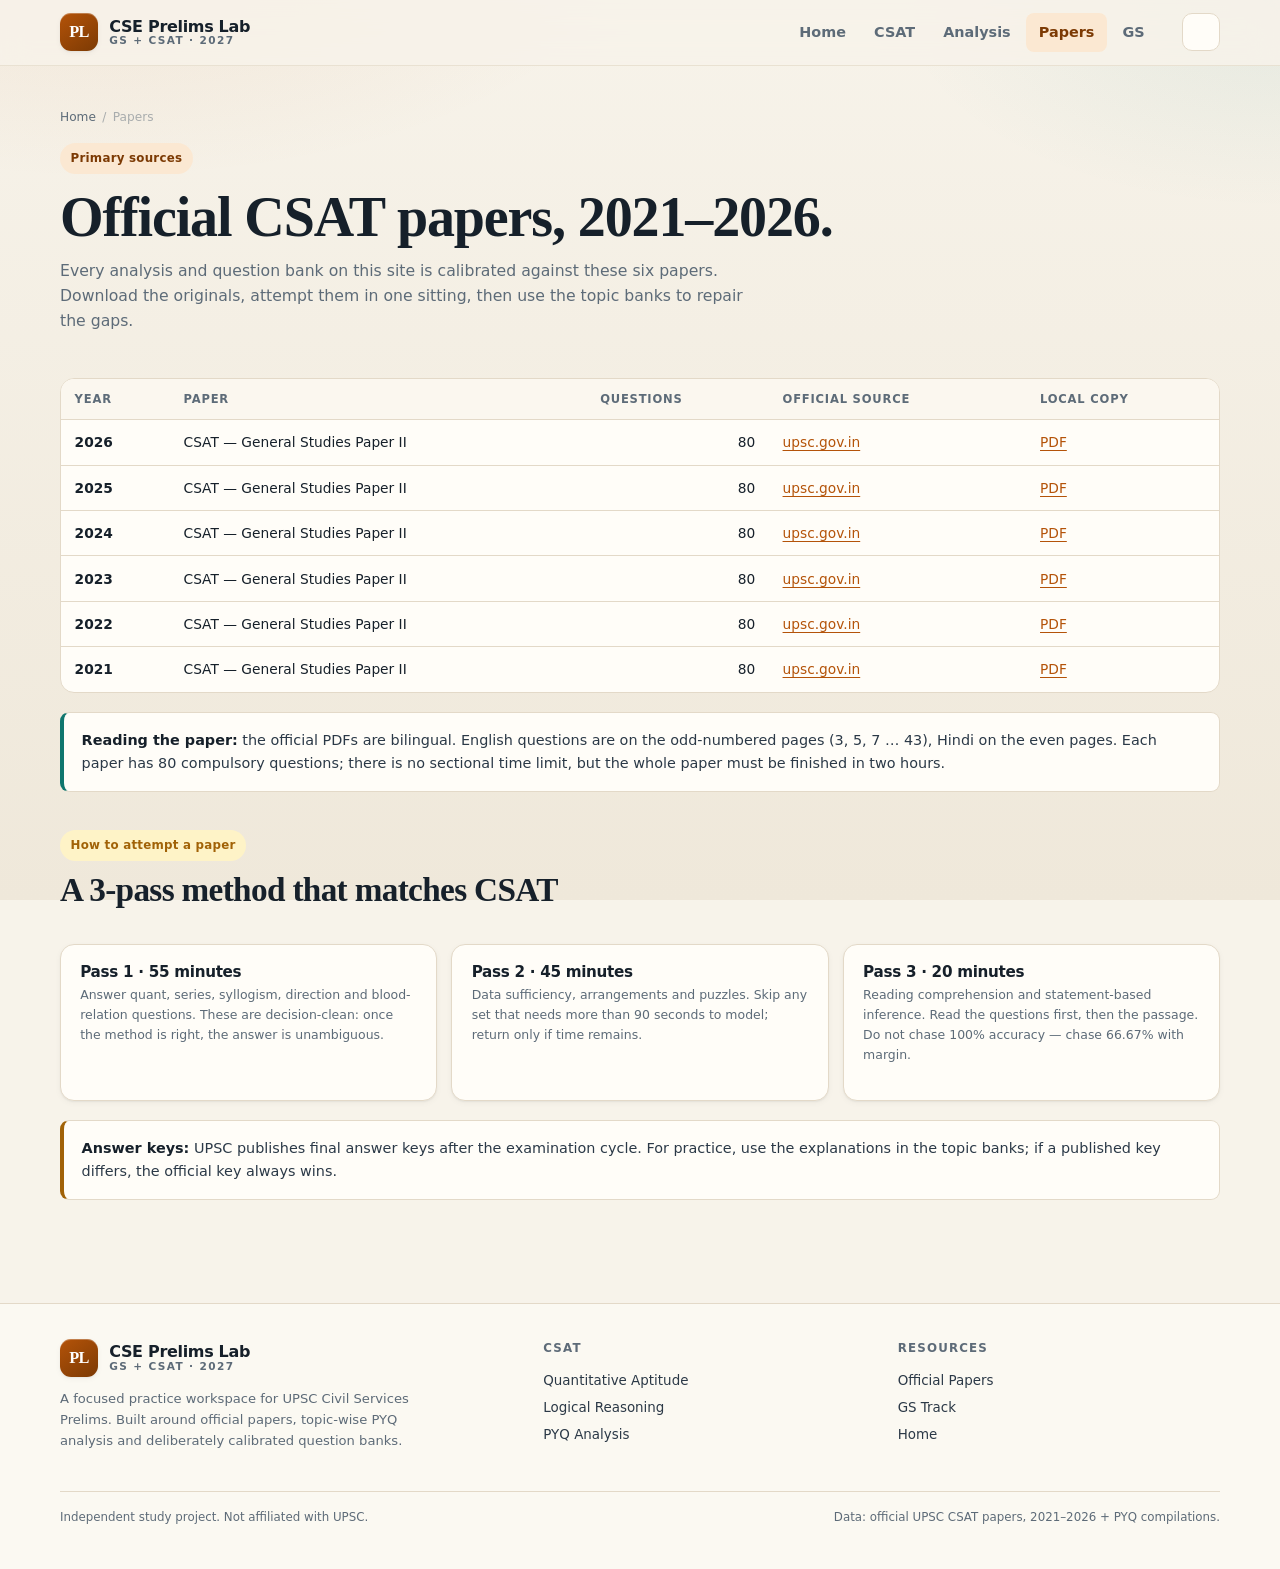
==== papers.html @ a2c7eda9 "Initial commit: CSAT practice site with 1,050 PYQ-aligned questions" ====
<!DOCTYPE html>
<html lang="en" data-theme="light">
<head>
<meta charset="UTF-8">
<meta name="viewport" content="width=device-width, initial-scale=1.0">
<title>Official CSAT Papers 2021–2026 | CSE Prelims Lab</title>
<meta name="description" content="Download the official UPSC CSE Prelims CSAT (Paper II) question papers from 2021 to 2026, with source links and paper notes.">
<link rel="icon" href="assets/favicon.svg" type="image/svg+xml">
<link rel="stylesheet" href="assets/css/site.css">
</head>
<body data-page="papers">
<div data-site-header></div>

<main>
  <section class="page-head">
    <div class="container">
      <div class="breadcrumbs"><a href="index.html">Home</a><span>/</span><span>Papers</span></div>
      <span class="chip chip-accent">Primary sources</span>
      <h1 style="margin-top:.7rem">Official CSAT papers, 2021–2026.</h1>
      <p>Every analysis and question bank on this site is calibrated against these six papers. Download the originals, attempt them in one sitting, then use the topic banks to repair the gaps.</p>
    </div>
  </section>

  <section class="section" style="padding-top:.4rem">
    <div class="container">
      <div class="table-wrap">
        <table class="data">
          <thead>
            <tr>
              <th>Year</th>
              <th>Paper</th>
              <th>Questions</th>
              <th>Official source</th>
              <th>Local copy</th>
            </tr>
          </thead>
          <tbody>
            <tr>
              <td><b>2026</b></td>
              <td>CSAT — General Studies Paper II</td>
              <td class="num">80</td>
              <td><a href="https://www.upsc.gov.in/sites/default/files/QP_CSP_2026_GENERAL_STUDIES_PAPER-II_25052026.pdf" target="_blank" rel="noopener">upsc.gov.in</a></td>
              <td><a href="papers/csat-2026.pdf" download>PDF</a></td>
            </tr>
            <tr>
              <td><b>2025</b></td>
              <td>CSAT — General Studies Paper II</td>
              <td class="num">80</td>
              <td><a href="https://www.upsc.gov.in/sites/default/files/QP-CSP-25-GENERAL-STUDIES-PAPER-II-26052025.pdf" target="_blank" rel="noopener">upsc.gov.in</a></td>
              <td><a href="papers/csat-2025.pdf" download>PDF</a></td>
            </tr>
            <tr>
              <td><b>2024</b></td>
              <td>CSAT — General Studies Paper II</td>
              <td class="num">80</td>
              <td><a href="https://www.upsc.gov.in/sites/default/files/QP-CSP-24-GENERAL-STUDIES-PAPER-II-180624.pdf" target="_blank" rel="noopener">upsc.gov.in</a></td>
              <td><a href="papers/csat-2024.pdf" download>PDF</a></td>
            </tr>
            <tr>
              <td><b>2023</b></td>
              <td>CSAT — General Studies Paper II</td>
              <td class="num">80</td>
              <td><a href="https://www.upsc.gov.in/sites/default/files/QP_CS_Pre_Exam_2023_GENERAL_STUDIES_PAPER_II_280523.pdf" target="_blank" rel="noopener">upsc.gov.in</a></td>
              <td><a href="papers/csat-2023.pdf" download>PDF</a></td>
            </tr>
            <tr>
              <td><b>2022</b></td>
              <td>CSAT — General Studies Paper II</td>
              <td class="num">80</td>
              <td><a href="https://www.upsc.gov.in/sites/default/files/GENERAL%20STUDIES%20PAPER%20II.pdf" target="_blank" rel="noopener">upsc.gov.in</a></td>
              <td><a href="papers/csat-2022.pdf" download>PDF</a></td>
            </tr>
            <tr>
              <td><b>2021</b></td>
              <td>CSAT — General Studies Paper II</td>
              <td class="num">80</td>
              <td><a href="https://www.upsc.gov.in/sites/default/files/QP-CSP-21-GeneralStudiesPaper-II-121021.pdf" target="_blank" rel="noopener">upsc.gov.in</a></td>
              <td><a href="papers/csat-2021.pdf" download>PDF</a></td>
            </tr>
          </tbody>
        </table>
      </div>

      <div class="callout teal" style="margin-top:1.2rem">
        <b>Reading the paper:</b> the official PDFs are bilingual. English questions are on the odd-numbered pages (3, 5, 7 … 43), Hindi on the even pages. Each paper has 80 compulsory questions; there is no sectional time limit, but the whole paper must be finished in two hours.
      </div>

      <div class="section-head" style="margin-top:2.4rem">
        <div>
          <span class="chip chip-gold">How to attempt a paper</span>
          <h2 style="margin-top:.6rem">A 3-pass method that matches CSAT</h2>
        </div>
      </div>
      <div class="topic-grid" style="grid-template-columns:repeat(3,1fr)">
        <div class="chart-card">
          <h3>Pass 1 · 55 minutes</h3>
          <p>Answer quant, series, syllogism, direction and blood-relation questions. These are decision-clean: once the method is right, the answer is unambiguous.</p>
        </div>
        <div class="chart-card">
          <h3>Pass 2 · 45 minutes</h3>
          <p>Data sufficiency, arrangements and puzzles. Skip any set that needs more than 90 seconds to model; return only if time remains.</p>
        </div>
        <div class="chart-card">
          <h3>Pass 3 · 20 minutes</h3>
          <p>Reading comprehension and statement-based inference. Read the questions first, then the passage. Do not chase 100% accuracy — chase 66.67% with margin.</p>
        </div>
      </div>

      <div class="callout gold" style="margin-top:1.2rem">
        <b>Answer keys:</b> UPSC publishes final answer keys after the examination cycle. For practice, use the explanations in the topic banks; if a published key differs, the official key always wins.
      </div>
    </div>
  </section>
</main>

<div data-site-footer></div>
<script src="data/topics.js"></script>
<script src="assets/js/app.js"></script>
</body>
</html>
---- assets/css/site.css ----
/* ==========================================================================
   CSE Prelims Lab — design system
   ========================================================================== */

:root {
  --bg: #f7f3ea;
  --bg-2: #efe8da;
  --surface: #fffdf8;
  --surface-2: #fbf7ef;
  --ink: #16202a;
  --ink-2: #2b3947;
  --muted: #5d6b78;
  --line: #e3d9c8;
  --line-strong: #cdbfa8;
  --accent: #b45309;
  --accent-soft: #fbe8d2;
  --accent-ink: #7c3a04;
  --teal: #0f766e;
  --teal-soft: #dcf2ee;
  --blue: #1d4ed8;
  --blue-soft: #e2e9ff;
  --success: #15803d;
  --success-soft: #dcfce7;
  --danger: #b91c1c;
  --danger-soft: #fee2e2;
  --gold: #a16207;
  --gold-soft: #fef3c7;
  --shadow-sm: 0 1px 2px rgba(22, 32, 42, .06), 0 2px 6px rgba(22, 32, 42, .04);
  --shadow-md: 0 8px 24px rgba(22, 32, 42, .08), 0 2px 8px rgba(22, 32, 42, .05);
  --shadow-lg: 0 24px 60px rgba(22, 32, 42, .12), 0 8px 20px rgba(22, 32, 42, .06);
  --radius: 14px;
  --radius-sm: 9px;
  --radius-lg: 22px;
  --maxw: 1160px;
  --font: "Segoe UI", system-ui, -apple-system, "Helvetica Neue", Arial, sans-serif;
  --font-display: "Iowan Old Style", "Palatino Linotype", Palatino, Georgia, serif;
  --font-mono: "Cascadia Mono", "SFMono-Regular", Consolas, "Liberation Mono", monospace;
  --header-h: 66px;
}

html[data-theme="dark"] {
  --bg: #0d1218;
  --bg-2: #111923;
  --surface: #151e28;
  --surface-2: #192430;
  --ink: #e8eef4;
  --ink-2: #cdd8e3;
  --muted: #93a3b3;
  --line: #263444;
  --line-strong: #35485c;
  --accent: #f0a35e;
  --accent-soft: #3b2a18;
  --accent-ink: #f7c99b;
  --teal: #4fd1c5;
  --teal-soft: #12312e;
  --blue: #8ab4ff;
  --blue-soft: #182a4a;
  --success: #6ee7a8;
  --success-soft: #113223;
  --danger: #fca5a5;
  --danger-soft: #3b1717;
  --gold: #fcd34d;
  --gold-soft: #3a2f10;
  --shadow-sm: 0 1px 2px rgba(0, 0, 0, .4);
  --shadow-md: 0 8px 24px rgba(0, 0, 0, .35);
  --shadow-lg: 0 24px 60px rgba(0, 0, 0, .45);
}

*, *::before, *::after { box-sizing: border-box; }

html { scroll-behavior: smooth; -webkit-text-size-adjust: 100%; }

body {
  margin: 0;
  background: var(--bg);
  color: var(--ink);
  font-family: var(--font);
  font-size: 16px;
  line-height: 1.6;
  -webkit-font-smoothing: antialiased;
}

body::before {
  content: "";
  position: fixed;
  inset: 0;
  pointer-events: none;
  z-index: -1;
  background:
    radial-gradient(900px 420px at 8% -8%, rgba(180, 83, 9, .09), transparent 60%),
    radial-gradient(700px 380px at 100% 0%, rgba(15, 118, 110, .08), transparent 55%),
    linear-gradient(180deg, var(--bg) 0%, var(--bg-2) 100%);
}

img, svg { max-width: 100%; }
a { color: var(--accent); text-decoration-thickness: 1px; text-underline-offset: 3px; }
a:hover { color: var(--accent-ink); }

h1, h2, h3, h4 { line-height: 1.15; margin: 0 0 .4em; letter-spacing: -.02em; }
h1 { font-family: var(--font-display); font-weight: 600; font-size: clamp(2.1rem, 4.6vw, 3.5rem); }
h2 { font-family: var(--font-display); font-weight: 600; font-size: clamp(1.5rem, 2.6vw, 2.25rem); }
h3 { font-size: 1.13rem; font-weight: 700; }
p { margin: 0 0 1em; }
small { font-size: .82rem; }

.container { width: min(100% - 2.4rem, var(--maxw)); margin-inline: auto; }
.narrow { width: min(100% - 2.4rem, 820px); margin-inline: auto; }

/* ---------- header ---------- */

.site-header {
  position: sticky;
  top: 0;
  z-index: 50;
  height: var(--header-h);
  display: flex;
  align-items: center;
  background: color-mix(in srgb, var(--bg) 86%, transparent);
  backdrop-filter: blur(14px) saturate(140%);
  border-bottom: 1px solid color-mix(in srgb, var(--line) 70%, transparent);
}

.header-inner {
  display: flex;
  align-items: center;
  gap: 1.25rem;
  width: min(100% - 2.4rem, var(--maxw));
  margin-inline: auto;
}

.brand {
  display: flex;
  align-items: center;
  gap: .7rem;
  color: var(--ink);
  text-decoration: none;
  font-weight: 800;
  letter-spacing: -.02em;
  white-space: nowrap;
}
.brand:hover { color: var(--ink); }
.brand-mark {
  width: 38px; height: 38px;
  border-radius: 11px;
  display: grid; place-items: center;
  background: linear-gradient(145deg, var(--accent) 0%, #7c3a04 100%);
  color: #fff;
  font-family: var(--font-display);
  font-size: 1.02rem;
  font-weight: 700;
  letter-spacing: -.04em;
  box-shadow: inset 0 1px 0 rgba(255,255,255,.28), var(--shadow-sm);
}
.brand-text { display: flex; flex-direction: column; line-height: 1.05; }
.brand-text b { font-size: 1rem; }
.brand-text span { font-size: .66rem; font-weight: 600; color: var(--muted); letter-spacing: .13em; text-transform: uppercase; }

.nav { display: flex; align-items: center; gap: .2rem; margin-left: auto; }
.nav a {
  padding: .48rem .78rem;
  border-radius: 8px;
  color: var(--muted);
  text-decoration: none;
  font-size: .9rem;
  font-weight: 600;
  transition: background .15s ease, color .15s ease;
}
.nav a:hover { color: var(--ink); background: color-mix(in srgb, var(--line) 45%, transparent); }
.nav a[aria-current="page"] { color: var(--accent-ink); background: var(--accent-soft); }

.header-actions { display: flex; align-items: center; gap: .45rem; margin-left: .3rem; }

.icon-btn {
  appearance: none;
  border: 1px solid var(--line);
  background: var(--surface);
  color: var(--ink-2);
  width: 38px; height: 38px;
  border-radius: 10px;
  display: grid; place-items: center;
  cursor: pointer;
  transition: border-color .15s ease, transform .15s ease, background .15s ease;
}
.icon-btn:hover { border-color: var(--line-strong); transform: translateY(-1px); }
.icon-btn svg { width: 18px; height: 18px; }

.nav-toggle { display: none; }

@media (max-width: 860px) {
  .nav {
    position: fixed;
    inset: var(--header-h) 0 auto 0;
    flex-direction: column;
    align-items: stretch;
    gap: .15rem;
    padding: .7rem 1.2rem 1.1rem;
    background: var(--surface);
    border-bottom: 1px solid var(--line);
    box-shadow: var(--shadow-md);
    transform: translateY(-8px);
    opacity: 0;
    visibility: hidden;
    transition: opacity .18s ease, transform .18s ease, visibility .18s;
  }
  .nav.is-open { opacity: 1; transform: none; visibility: visible; }
  .nav a { padding: .7rem .8rem; font-size: .95rem; }
  .nav-toggle { display: grid; }
  .brand-text span { display: none; }
}

/* ---------- buttons & chips ---------- */

.btn {
  display: inline-flex;
  align-items: center;
  justify-content: center;
  gap: .45rem;
  padding: .68rem 1.05rem;
  border-radius: 10px;
  border: 1px solid transparent;
  font-family: inherit;
  font-size: .9rem;
  font-weight: 700;
  text-decoration: none;
  cursor: pointer;
  transition: transform .15s ease, box-shadow .15s ease, background .15s ease, border-color .15s ease;
}
.btn:hover { transform: translateY(-1px); }
.btn:active { transform: translateY(0); }
.btn-primary { background: var(--accent); color: #fff; box-shadow: var(--shadow-sm); }
.btn-primary:hover { background: #96450a; color: #fff; }
.btn-ghost { background: var(--surface); border-color: var(--line); color: var(--ink-2); }
.btn-ghost:hover { border-color: var(--line-strong); color: var(--ink); }
.btn-soft { background: var(--accent-soft); color: var(--accent-ink); }
.btn-sm { padding: .45rem .7rem; font-size: .8rem; border-radius: 8px; }
.btn[disabled] { opacity: .45; pointer-events: none; }

.chip {
  display: inline-flex;
  align-items: center;
  gap: .4rem;
  padding: .32rem .6rem;
  border-radius: 999px;
  background: var(--surface-2);
  border: 1px solid var(--line);
  color: var(--muted);
  font-size: .74rem;
  font-weight: 700;
  letter-spacing: .02em;
  white-space: nowrap;
}
.chip-accent { background: var(--accent-soft); color: var(--accent-ink); border-color: transparent; }
.chip-teal { background: var(--teal-soft); color: var(--teal); border-color: transparent; }
.chip-blue { background: var(--blue-soft); color: var(--blue); border-color: transparent; }
.chip-success { background: var(--success-soft); color: var(--success); border-color: transparent; }
.chip-danger { background: var(--danger-soft); color: var(--danger); border-color: transparent; }
.chip-gold { background: var(--gold-soft); color: var(--gold); border-color: transparent; }

.difficulty { font-size: .68rem; font-weight: 800; letter-spacing: .06em; text-transform: uppercase; padding: .26rem .5rem; border-radius: 6px; }
.d-easy { background: var(--success-soft); color: var(--success); }
.d-medium { background: var(--gold-soft); color: var(--gold); }
.d-hard { background: var(--danger-soft); color: var(--danger); }

/* ---------- hero ---------- */

.hero { padding: clamp(3rem, 7vw, 5.5rem) 0 2.6rem; }
.hero-grid { display: grid; grid-template-columns: 1.2fr .8fr; gap: 3rem; align-items: center; }
.eyebrow {
  display: inline-flex; align-items: center; gap: .55rem;
  font-size: .72rem; font-weight: 800; letter-spacing: .15em; text-transform: uppercase;
  color: var(--accent-ink);
  background: var(--accent-soft);
  padding: .42rem .7rem; border-radius: 999px;
  margin-bottom: 1.15rem;
}
.eyebrow::before { content: ""; width: 6px; height: 6px; border-radius: 50%; background: var(--accent); }
.hero h1 { margin-bottom: 1rem; }
.hero h1 em { font-style: normal; color: var(--accent); }
.hero-lede { font-size: 1.06rem; color: var(--muted); max-width: 60ch; margin-bottom: 1.6rem; }
.hero-actions { display: flex; flex-wrap: wrap; gap: .7rem; }

.hero-panel {
  background: var(--surface);
  border: 1px solid var(--line);
  border-radius: var(--radius-lg);
  padding: 1.35rem;
  box-shadow: var(--shadow-lg);
  position: relative;
  overflow: hidden;
}
.hero-panel::before {
  content: "";
  position: absolute; inset: 0 0 auto 0; height: 4px;
  background: linear-gradient(90deg, var(--accent), var(--teal), var(--blue));
}
.hero-panel-head { display: flex; justify-content: space-between; align-items: center; margin-bottom: 1rem; }
.hero-panel-head span { font-size: .74rem; font-weight: 800; text-transform: uppercase; letter-spacing: .1em; color: var(--muted); }
.hero-stat-grid { display: grid; grid-template-columns: 1fr 1fr; gap: .6rem; }
.hero-stat {
  background: var(--surface-2);
  border: 1px solid var(--line);
  border-radius: 12px;
  padding: .9rem .95rem;
}
.hero-stat b { display: block; font-family: var(--font-display); font-size: 1.65rem; line-height: 1; color: var(--ink); }
.hero-stat span { display: block; margin-top: .35rem; font-size: .74rem; color: var(--muted); font-weight: 600; }
.hero-note { margin: 1rem 0 0; font-size: .78rem; color: var(--muted); display: flex; gap: .5rem; align-items: flex-start; }
.hero-note svg { flex: 0 0 auto; margin-top: .15rem; }

.stats-strip {
  display: grid;
  grid-template-columns: repeat(4, 1fr);
  gap: 1px;
  background: var(--line);
  border: 1px solid var(--line);
  border-radius: var(--radius);
  overflow: hidden;
  margin: 1.2rem 0 3.6rem;
}
.stats-strip > div { background: var(--surface); padding: 1rem 1.1rem; }
.stats-strip b { display: block; font-family: var(--font-display); font-size: 1.55rem; line-height: 1.1; }
.stats-strip span { font-size: .74rem; color: var(--muted); font-weight: 600; }

/* ---------- sections ---------- */

.section { padding: 2.2rem 0 3.4rem; }
.section-head { display: flex; align-items: end; justify-content: space-between; gap: 1rem; margin-bottom: 1.35rem; }
.section-head p { margin: .35rem 0 0; color: var(--muted); font-size: .92rem; max-width: 62ch; }
.section-head .btn { flex: 0 0 auto; }

.track-grid { display: grid; grid-template-columns: 1fr 1fr; gap: 1rem; }
.track-card {
  position: relative;
  background: var(--surface);
  border: 1px solid var(--line);
  border-radius: var(--radius-lg);
  padding: 1.5rem;
  box-shadow: var(--shadow-sm);
  display: flex;
  flex-direction: column;
  min-height: 250px;
  overflow: hidden;
  transition: transform .18s ease, box-shadow .18s ease, border-color .18s ease;
}
.track-card:hover { transform: translateY(-3px); box-shadow: var(--shadow-md); border-color: var(--line-strong); }
.track-card::after {
  content: ""; position: absolute; right: -40px; top: -50px; width: 190px; height: 190px; border-radius: 50%;
  background: radial-gradient(circle, var(--accent-soft), transparent 70%);
  opacity: .7;
}
.track-card.gs::after { background: radial-gradient(circle, var(--teal-soft), transparent 70%); }
.track-kicker { font-size: .7rem; font-weight: 800; letter-spacing: .12em; text-transform: uppercase; color: var(--muted); margin-bottom: .7rem; }
.track-card h3 { font-family: var(--font-display); font-size: 1.5rem; margin-bottom: .35rem; }
.track-card p { color: var(--muted); font-size: .9rem; max-width: 46ch; }
.track-foot { margin-top: auto; display: flex; align-items: center; gap: .7rem; flex-wrap: wrap; padding-top: 1rem; }
.track-card .badge-soon { position: absolute; top: 1.2rem; right: 1.2rem; z-index: 1; }

.topic-grid { display: grid; grid-template-columns: repeat(3, 1fr); gap: .9rem; }
.topic-card {
  background: var(--surface);
  border: 1px solid var(--line);
  border-radius: var(--radius);
  padding: 1.05rem 1.05rem 1rem;
  text-decoration: none;
  color: var(--ink);
  display: flex;
  flex-direction: column;
  gap: .65rem;
  box-shadow: var(--shadow-sm);
  transition: transform .16s ease, box-shadow .16s ease, border-color .16s ease;
  position: relative;
}
.topic-card:hover { transform: translateY(-2px); box-shadow: var(--shadow-md); border-color: var(--line-strong); color: var(--ink); }
.topic-top { display: flex; align-items: center; gap: .7rem; }
.topic-mono {
  flex: 0 0 auto;
  width: 42px; height: 42px;
  border-radius: 11px;
  display: grid; place-items: center;
  background: var(--accent-soft);
  color: var(--accent-ink);
  font-size: .78rem; font-weight: 900; letter-spacing: -.03em;
}
.topic-mono.teal { background: var(--teal-soft); color: var(--teal); }
.topic-mono.blue { background: var(--blue-soft); color: var(--blue); }
.topic-mono.gold { background: var(--gold-soft); color: var(--gold); }
.topic-title { font-weight: 800; font-size: .96rem; line-height: 1.25; }
.topic-sub { font-size: .78rem; color: var(--muted); margin: 0; line-height: 1.45; }
.topic-meta { display: flex; align-items: center; gap: .5rem; margin-top: auto; padding-top: .45rem; }
.topic-meta .chip { font-size: .68rem; padding: .24rem .45rem; }
.progress-mini { margin-left: auto; font-size: .7rem; font-weight: 800; color: var(--muted); }
.mini-bar { height: 6px; border-radius: 999px; background: var(--line); overflow: hidden; }
.mini-bar > span { display: block; height: 100%; background: var(--teal); border-radius: inherit; transition: width .3s ease; }

/* ---------- callouts ---------- */

.callout {
  background: var(--surface);
  border: 1px solid var(--line);
  border-left: 4px solid var(--accent);
  border-radius: var(--radius-sm);
  padding: 1rem 1.1rem;
  color: var(--ink-2);
  font-size: .9rem;
}
.callout.teal { border-left-color: var(--teal); }
.callout.blue { border-left-color: var(--blue); }
.callout.gold { border-left-color: var(--gold); }
.callout b { color: var(--ink); }

/* ---------- tables ---------- */

.table-wrap { overflow-x: auto; border: 1px solid var(--line); border-radius: var(--radius); background: var(--surface); }
table.data { width: 100%; border-collapse: collapse; font-size: .86rem; min-width: 560px; }
table.data th, table.data td { padding: .7rem .85rem; text-align: left; border-bottom: 1px solid var(--line); }
table.data th { background: var(--surface-2); font-size: .72rem; text-transform: uppercase; letter-spacing: .07em; color: var(--muted); }
table.data tr:last-child td { border-bottom: 0; }
table.data td.num, table.data th.num { text-align: right; font-variant-numeric: tabular-nums; }
table.data tbody tr:hover { background: color-mix(in srgb, var(--accent-soft) 35%, transparent); }

/* ---------- charts ---------- */

.bar-chart { display: flex; flex-direction: column; gap: .55rem; }
.bar-row { display: grid; grid-template-columns: 92px 1fr 44px; align-items: center; gap: .7rem; font-size: .8rem; }
.bar-row .label { color: var(--muted); font-weight: 700; text-align: right; font-variant-numeric: tabular-nums; }
.bar-track { height: 12px; background: var(--surface-2); border: 1px solid var(--line); border-radius: 999px; overflow: hidden; }
.bar-fill { height: 100%; border-radius: inherit; background: var(--teal); }
.bar-fill.accent { background: var(--accent); }
.bar-fill.blue { background: var(--blue); }
.bar-row .val { font-weight: 800; font-variant-numeric: tabular-nums; }

.legend { display: flex; flex-wrap: wrap; gap: .9rem; font-size: .78rem; color: var(--muted); }
.legend span { display: inline-flex; align-items: center; gap: .35rem; }
.legend i { width: 10px; height: 10px; border-radius: 3px; display: inline-block; }

.chart-card { background: var(--surface); border: 1px solid var(--line); border-radius: var(--radius); padding: 1.2rem; box-shadow: var(--shadow-sm); }
.chart-card h3 { font-size: .95rem; margin-bottom: .2rem; }
.chart-card p { font-size: .78rem; color: var(--muted); margin-bottom: 1rem; }

.heat { display: grid; gap: 3px; font-size: .7rem; }
.heat-cell { padding: .38rem .3rem; text-align: center; border-radius: 5px; font-weight: 800; font-variant-numeric: tabular-nums; background: var(--surface-2); color: var(--muted); }
.heat-cell[data-v="1"] { background: var(--accent-soft); color: var(--accent-ink); }
.heat-cell[data-v="2"] { background: color-mix(in srgb, var(--accent) 34%, var(--surface)); color: var(--ink); }
.heat-cell[data-v="3"] { background: color-mix(in srgb, var(--accent) 55%, var(--surface)); color: var(--ink); }
.heat-cell[data-v="4"] { background: color-mix(in srgb, var(--accent) 78%, var(--surface)); color: #fff; }

/* ---------- footer ---------- */

.site-footer { border-top: 1px solid var(--line); margin-top: 3rem; padding: 2.2rem 0 2.6rem; background: color-mix(in srgb, var(--surface) 55%, transparent); }
.footer-grid { display: grid; grid-template-columns: 1.4fr 1fr 1fr; gap: 2rem; }
.footer-grid p { font-size: .82rem; color: var(--muted); max-width: 42ch; }
.footer-col b { display: block; font-size: .74rem; text-transform: uppercase; letter-spacing: .1em; color: var(--muted); margin-bottom: .55rem; }
.footer-col a { display: block; color: var(--ink-2); font-size: .84rem; text-decoration: none; padding: .18rem 0; }
.footer-col a:hover { color: var(--accent); }
.footer-bottom { margin-top: 1.7rem; padding-top: 1rem; border-top: 1px solid var(--line); display: flex; justify-content: space-between; gap: 1rem; font-size: .74rem; color: var(--muted); flex-wrap: wrap; }

/* ---------- generic page header ---------- */

.page-head { padding: 2.6rem 0 1.4rem; }
.page-head h1 { margin-bottom: .5rem; }
.page-head p { color: var(--muted); max-width: 70ch; font-size: .98rem; }
.breadcrumbs { font-size: .76rem; color: var(--muted); margin-bottom: 1rem; display: flex; gap: .4rem; flex-wrap: wrap; }
.breadcrumbs a { color: var(--muted); text-decoration: none; }
.breadcrumbs a:hover { color: var(--accent); }
.breadcrumbs span { opacity: .5; }

/* ---------- practice ---------- */

.practice-shell { padding: 1.5rem 0 4rem; }
.practice-layout { display: grid; grid-template-columns: 280px minmax(0, 1fr); gap: 1.4rem; align-items: start; }
.practice-side { position: sticky; top: calc(var(--header-h) + 16px); display: flex; flex-direction: column; gap: .8rem; }
.side-card { background: var(--surface); border: 1px solid var(--line); border-radius: var(--radius); padding: 1rem; box-shadow: var(--shadow-sm); }
.side-card h3 { font-size: .9rem; margin-bottom: .55rem; }
.side-card .muted { color: var(--muted); font-size: .78rem; }
.stat-line { display: flex; justify-content: space-between; align-items: center; padding: .32rem 0; font-size: .82rem; }
.stat-line b { font-variant-numeric: tabular-nums; }
.progress-big { margin: .3rem 0 .6rem; }
.progress-big .mini-bar { height: 9px; }
.progress-label { display: flex; justify-content: space-between; font-size: .72rem; color: var(--muted); margin-top: .35rem; font-weight: 700; }
.q-nav { display: grid; grid-template-columns: repeat(8, 1fr); gap: 3px; margin-top: .2rem; max-height: 210px; overflow-y: auto; }
.q-dot {
  appearance: none; border: 1px solid var(--line); background: var(--surface-2); color: var(--muted);
  border-radius: 5px; padding: .3rem 0; font-size: .66rem; font-weight: 800; cursor: pointer; font-family: inherit;
}
.q-dot:hover { border-color: var(--accent); color: var(--accent); }
.q-dot.is-correct { background: var(--success-soft); border-color: transparent; color: var(--success); }
.q-dot.is-wrong { background: var(--danger-soft); border-color: transparent; color: var(--danger); }
.q-dot.is-seen { background: var(--blue-soft); border-color: transparent; color: var(--blue); }
.q-dot.is-current { outline: 2px solid var(--accent); outline-offset: 1px; }

.practice-main { min-width: 0; }
.practice-toolbar {
  display: flex; align-items: center; gap: .55rem; flex-wrap: wrap;
  background: var(--surface); border: 1px solid var(--line); border-radius: var(--radius);
  padding: .7rem .8rem; margin-bottom: 1rem; box-shadow: var(--shadow-sm);
  position: sticky; top: calc(var(--header-h) + 8px); z-index: 20;
}
.filter-group { display: flex; gap: .25rem; flex-wrap: wrap; }
.filter-btn {
  appearance: none; border: 1px solid transparent; background: transparent; color: var(--muted);
  font-family: inherit; font-size: .78rem; font-weight: 700; padding: .38rem .6rem; border-radius: 7px; cursor: pointer;
}
.filter-btn:hover { background: var(--surface-2); color: var(--ink); }
.filter-btn.is-active { background: var(--accent-soft); color: var(--accent-ink); }
.toolbar-right { margin-left: auto; display: flex; gap: .4rem; align-items: center; }
.timer { font-family: var(--font-mono); font-size: .78rem; font-weight: 700; color: var(--muted); padding: .3rem .45rem; border: 1px solid var(--line); border-radius: 6px; background: var(--surface-2); }

.question-list { display: flex; flex-direction: column; gap: 1rem; }
.q-card {
  background: var(--surface); border: 1px solid var(--line); border-radius: var(--radius);
  padding: 1.15rem 1.2rem 1rem; box-shadow: var(--shadow-sm); scroll-margin-top: calc(var(--header-h) + 72px);
}
.q-head { display: flex; align-items: center; gap: .55rem; flex-wrap: wrap; margin-bottom: .7rem; }
.q-num { font-family: var(--font-mono); font-size: .78rem; font-weight: 800; color: var(--accent-ink); background: var(--accent-soft); border-radius: 6px; padding: .22rem .45rem; }
.q-tags { display: flex; gap: .35rem; flex-wrap: wrap; margin-left: auto; }
.q-stem { font-size: .97rem; color: var(--ink); }
.q-stem p { margin: 0 0 .6rem; }
.q-stem p:last-child { margin-bottom: 0; }
.q-diagram { margin: .7rem 0 .2rem; overflow-x: auto; }
.q-diagram table { border-collapse: collapse; font-size: .82rem; min-width: 320px; }
.q-diagram th, .q-diagram td { border: 1px solid var(--line-strong); padding: .38rem .55rem; text-align: center; }
.q-diagram th { background: var(--surface-2); }
.q-diagram svg { display: block; margin: .2rem auto; }

.options { display: flex; flex-direction: column; gap: .38rem; margin: .8rem 0 .2rem; }
.option {
  display: flex; align-items: flex-start; gap: .65rem; width: 100%; text-align: left;
  background: var(--surface-2); border: 1px solid var(--line); border-radius: 9px;
  padding: .6rem .7rem; cursor: pointer; font-family: inherit; font-size: .9rem; color: var(--ink-2);
  transition: border-color .13s ease, background .13s ease, transform .13s ease;
}
.option:hover { border-color: var(--line-strong); background: var(--surface); }
.option .key {
  flex: 0 0 auto; width: 24px; height: 24px; border-radius: 6px; display: grid; place-items: center;
  background: var(--surface); border: 1px solid var(--line); font-size: .74rem; font-weight: 800; color: var(--muted);
}
.option .txt { padding-top: .05rem; }
.option.is-selected { border-color: var(--accent); background: var(--accent-soft); }
.option.is-selected .key { background: var(--accent); color: #fff; border-color: var(--accent); }
.option.is-correct { border-color: var(--success); background: var(--success-soft); }
.option.is-correct .key { background: var(--success); color: #fff; border-color: var(--success); }
.option.is-wrong { border-color: var(--danger); background: var(--danger-soft); }
.option.is-wrong .key { background: var(--danger); color: #fff; border-color: var(--danger); }
.option[disabled] { cursor: default; }

.q-foot { display: flex; align-items: center; gap: .5rem; flex-wrap: wrap; margin-top: .8rem; }
.q-status { font-size: .74rem; color: var(--muted); font-weight: 700; }
.q-status.ok { color: var(--success); }
.q-status.bad { color: var(--danger); }
.bookmark-btn { margin-left: auto; }

details.answer {
  margin-top: .75rem;
  border: 1px solid var(--line);
  border-radius: 9px;
  background: var(--surface-2);
  overflow: hidden;
}
details.answer summary {
  list-style: none;
  cursor: pointer;
  padding: .62rem .8rem;
  font-size: .82rem;
  font-weight: 800;
  color: var(--accent-ink);
  display: flex; align-items: center; gap: .5rem;
  user-select: none;
}
details.answer summary::-webkit-details-marker { display: none; }
details.answer summary::before {
  content: "+"; display: grid; place-items: center;
  width: 19px; height: 19px; border-radius: 5px; background: var(--accent-soft); font-size: .9rem; line-height: 1;
}
details.answer[open] summary::before { content: "–"; }
details.answer summary:hover { background: var(--accent-soft); }
.answer-body { padding: .2rem .85rem .85rem; border-top: 1px solid var(--line); font-size: .86rem; color: var(--ink-2); }
.answer-correct { display: flex; align-items: center; gap: .5rem; flex-wrap: wrap; margin: .7rem 0 .55rem; font-weight: 800; color: var(--success); }
.answer-correct .key { width: 24px; height: 24px; border-radius: 6px; display: grid; place-items: center; background: var(--success); color: #fff; font-size: .74rem; }
.answer-body .exp { color: var(--ink-2); line-height: 1.65; }
.answer-body .exp p { margin: 0 0 .55rem; }
.answer-body .exp p:last-child { margin-bottom: 0; }
.answer-body .trick { margin-top: .65rem; padding: .55rem .7rem; background: var(--gold-soft); border-radius: 7px; color: var(--ink-2); font-size: .8rem; }
.answer-body .trick b { color: var(--gold); }

.empty-state { text-align: center; padding: 2.5rem 1rem; color: var(--muted); background: var(--surface); border: 1px dashed var(--line-strong); border-radius: var(--radius); }
.empty-state b { display: block; color: var(--ink); margin-bottom: .3rem; }

.practice-topline { display: flex; align-items: flex-start; justify-content: space-between; gap: 1rem; margin-bottom: .9rem; flex-wrap: wrap; }
.practice-topline h1 { font-size: clamp(1.6rem, 3vw, 2.2rem); margin: .15rem 0 .25rem; }
.practice-topline p { color: var(--muted); font-size: .86rem; margin: 0; max-width: 70ch; }
.practice-topline .actions { display: flex; gap: .45rem; flex-wrap: wrap; }

@media (max-width: 980px) {
  .practice-layout { grid-template-columns: 1fr; }
  .practice-side { position: static; order: 2; }
  .practice-main { order: 1; }
  .practice-toolbar { position: static; }
  .q-nav { grid-template-columns: repeat(10, 1fr); max-height: none; }
}

@media (max-width: 860px) {
  .hero-grid { grid-template-columns: 1fr; gap: 1.6rem; }
  .track-grid { grid-template-columns: 1fr; }
  .topic-grid { grid-template-columns: 1fr 1fr; }
  .stats-strip { grid-template-columns: 1fr 1fr; }
  .footer-grid { grid-template-columns: 1fr 1fr; }
}

@media (max-width: 560px) {
  .container, .narrow { width: calc(100% - 1.5rem); }
  .topic-grid { grid-template-columns: 1fr; }
  .brand-text b { font-size: .9rem; }
  .hero { padding-top: 2rem; }
  .hero-actions .btn { width: 100%; }
  .stats-strip { grid-template-columns: 1fr 1fr; }
  .footer-grid { grid-template-columns: 1fr; }
  .q-card { padding: 1rem .9rem .9rem; }
  .q-tags { margin-left: 0; width: 100%; }
  .q-nav { grid-template-columns: repeat(8, 1fr); }
  .bar-row { grid-template-columns: 70px 1fr 34px; }
}

@media (prefers-reduced-motion: reduce) {
  *, *::before, *::after { transition-duration: .01ms !important; animation-duration: .01ms !important; scroll-behavior: auto !important; }
}

/* ---------- print ---------- */

@media print {
  .site-header, .site-footer, .practice-toolbar, .practice-side, .hero-actions, .btn { display: none !important; }
  body { background: #fff; color: #000; }
  .q-card { break-inside: avoid; box-shadow: none; border-color: #bbb; }
  details.answer { display: block; }
  details.answer summary { display: none; }
  details.answer .answer-body { display: block !important; }
}
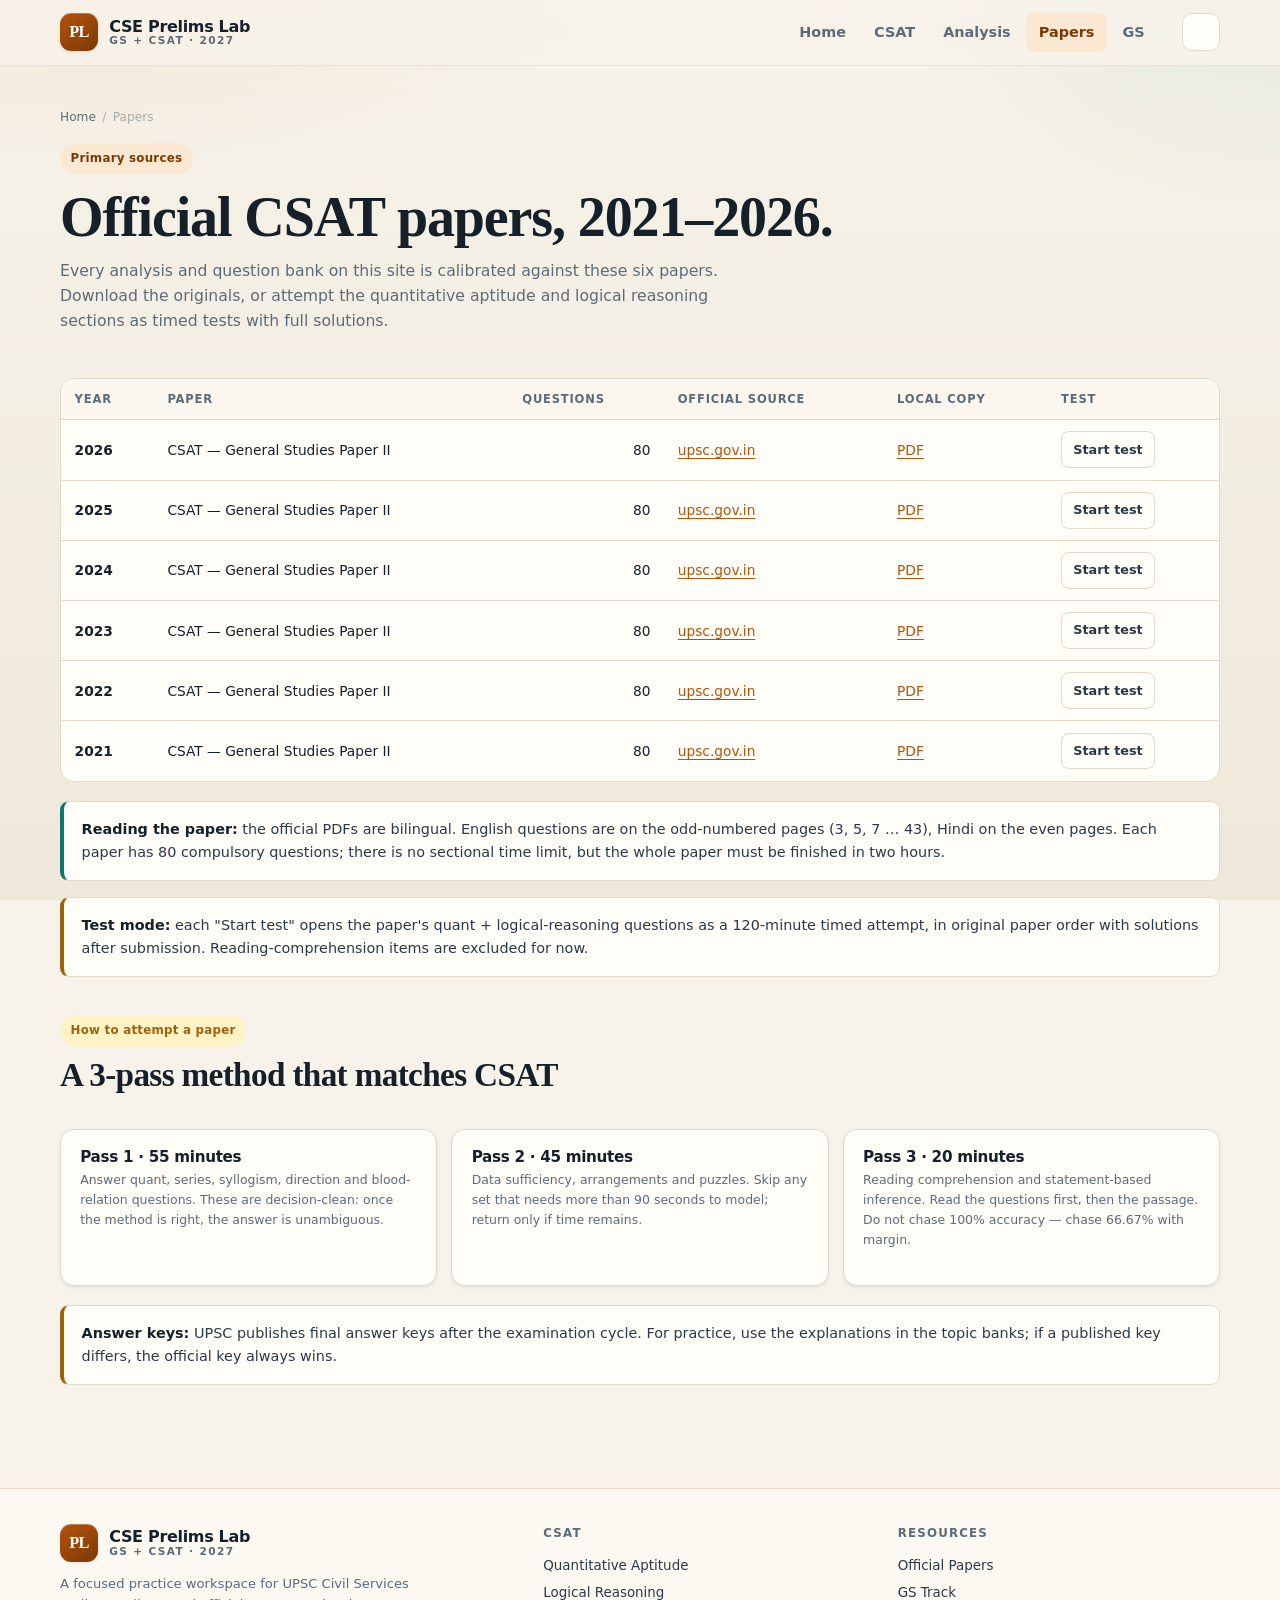
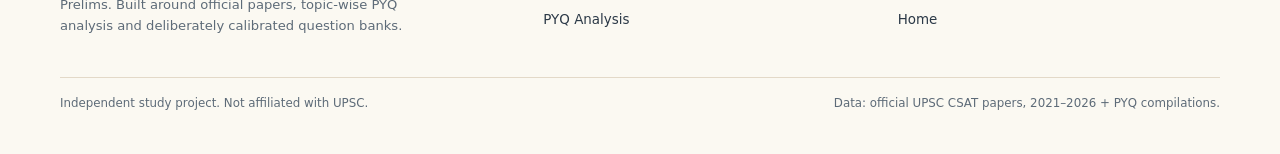
==== commit 7abe4e3e: "Add timed paper tests with solutions for CSAT 2021-2026 Every official paper row now has a Start tes" ====
--- a/papers.html
+++ b/papers.html
@@ -4,7 +4,7 @@
 <meta charset="UTF-8">
 <meta name="viewport" content="width=device-width, initial-scale=1.0">
 <title>Official CSAT Papers 2021–2026 | CSE Prelims Lab</title>
-<meta name="description" content="Download the official UPSC CSE Prelims CSAT (Paper II) question papers from 2021 to 2026, with source links and paper notes.">
+<meta name="description" content="Download the official UPSC CSE Prelims CSAT (Paper II) question papers from 2021 to 2026, or attempt their quant and reasoning sections as timed tests with solutions.">
 <link rel="icon" href="assets/favicon.svg" type="image/svg+xml">
 <link rel="stylesheet" href="assets/css/site.css">
 </head>
@@ -17,7 +17,7 @@
       <div class="breadcrumbs"><a href="index.html">Home</a><span>/</span><span>Papers</span></div>
       <span class="chip chip-accent">Primary sources</span>
       <h1 style="margin-top:.7rem">Official CSAT papers, 2021–2026.</h1>
-      <p>Every analysis and question bank on this site is calibrated against these six papers. Download the originals, attempt them in one sitting, then use the topic banks to repair the gaps.</p>
+      <p>Every analysis and question bank on this site is calibrated against these six papers. Download the originals, or attempt the quantitative aptitude and logical reasoning sections as timed tests with full solutions.</p>
     </div>
   </section>
 
@@ -32,6 +32,7 @@
               <th>Questions</th>
               <th>Official source</th>
               <th>Local copy</th>
+              <th>Test</th>
             </tr>
           </thead>
           <tbody>
@@ -41,6 +42,7 @@
               <td class="num">80</td>
               <td><a href="https://www.upsc.gov.in/sites/default/files/QP_CSP_2026_GENERAL_STUDIES_PAPER-II_25052026.pdf" target="_blank" rel="noopener">upsc.gov.in</a></td>
               <td><a href="papers/csat-2026.pdf" download>PDF</a></td>
+              <td><a class="btn btn-ghost btn-sm" href="paper-test.html?paper=csat-2026">Start test</a></td>
             </tr>
             <tr>
               <td><b>2025</b></td>
@@ -48,6 +50,7 @@
               <td class="num">80</td>
               <td><a href="https://www.upsc.gov.in/sites/default/files/QP-CSP-25-GENERAL-STUDIES-PAPER-II-26052025.pdf" target="_blank" rel="noopener">upsc.gov.in</a></td>
               <td><a href="papers/csat-2025.pdf" download>PDF</a></td>
+              <td><a class="btn btn-ghost btn-sm" href="paper-test.html?paper=csat-2025">Start test</a></td>
             </tr>
             <tr>
               <td><b>2024</b></td>
@@ -55,6 +58,7 @@
               <td class="num">80</td>
               <td><a href="https://www.upsc.gov.in/sites/default/files/QP-CSP-24-GENERAL-STUDIES-PAPER-II-180624.pdf" target="_blank" rel="noopener">upsc.gov.in</a></td>
               <td><a href="papers/csat-2024.pdf" download>PDF</a></td>
+              <td><a class="btn btn-ghost btn-sm" href="paper-test.html?paper=csat-2024">Start test</a></td>
             </tr>
             <tr>
               <td><b>2023</b></td>
@@ -62,6 +66,7 @@
               <td class="num">80</td>
               <td><a href="https://www.upsc.gov.in/sites/default/files/QP_CS_Pre_Exam_2023_GENERAL_STUDIES_PAPER_II_280523.pdf" target="_blank" rel="noopener">upsc.gov.in</a></td>
               <td><a href="papers/csat-2023.pdf" download>PDF</a></td>
+              <td><a class="btn btn-ghost btn-sm" href="paper-test.html?paper=csat-2023">Start test</a></td>
             </tr>
             <tr>
               <td><b>2022</b></td>
@@ -69,6 +74,7 @@
               <td class="num">80</td>
               <td><a href="https://www.upsc.gov.in/sites/default/files/GENERAL%20STUDIES%20PAPER%20II.pdf" target="_blank" rel="noopener">upsc.gov.in</a></td>
               <td><a href="papers/csat-2022.pdf" download>PDF</a></td>
+              <td><a class="btn btn-ghost btn-sm" href="paper-test.html?paper=csat-2022">Start test</a></td>
             </tr>
             <tr>
               <td><b>2021</b></td>
@@ -76,6 +82,7 @@
               <td class="num">80</td>
               <td><a href="https://www.upsc.gov.in/sites/default/files/QP-CSP-21-GeneralStudiesPaper-II-121021.pdf" target="_blank" rel="noopener">upsc.gov.in</a></td>
               <td><a href="papers/csat-2021.pdf" download>PDF</a></td>
+              <td><a class="btn btn-ghost btn-sm" href="paper-test.html?paper=csat-2021">Start test</a></td>
             </tr>
           </tbody>
         </table>
@@ -85,13 +92,17 @@
         <b>Reading the paper:</b> the official PDFs are bilingual. English questions are on the odd-numbered pages (3, 5, 7 … 43), Hindi on the even pages. Each paper has 80 compulsory questions; there is no sectional time limit, but the whole paper must be finished in two hours.
       </div>
 
+      <div class="callout gold" style="margin-top:1rem">
+        <b>Test mode:</b> each "Start test" opens the paper's quant + logical-reasoning questions as a 120-minute timed attempt, in original paper order with solutions after submission. Reading-comprehension items are excluded for now.
+      </div>
+
       <div class="section-head" style="margin-top:2.4rem">
         <div>
           <span class="chip chip-gold">How to attempt a paper</span>
           <h2 style="margin-top:.6rem">A 3-pass method that matches CSAT</h2>
         </div>
       </div>
-      <div class="topic-grid" style="grid-template-columns:repeat(3,1fr)">
+      <div class="topic-grid">
         <div class="chart-card">
           <h3>Pass 1 · 55 minutes</h3>
           <p>Answer quant, series, syllogism, direction and blood-relation questions. These are decision-clean: once the method is right, the answer is unambiguous.</p>
--- a/assets/css/site.css
+++ b/assets/css/site.css
@@ -624,6 +624,18 @@
   *, *::before, *::after { transition-duration: .01ms !important; animation-duration: .01ms !important; scroll-behavior: auto !important; }
 }
 
+/* ---------- paper tests ---------- */
+
+[hidden] { display: none !important; }
+#test-timer.is-low { color: var(--danger); border-color: var(--danger); }
+.results-panel { margin-bottom: 1rem; }
+.results-grid { display: grid; grid-template-columns: repeat(auto-fit, minmax(140px, 1fr)); gap: .7rem; margin: .3rem 0 .9rem; }
+.result-stat { background: var(--surface-2); border: 1px solid var(--line); border-radius: 9px; padding: .7rem .8rem; }
+.result-stat span { display: block; font-size: .68rem; text-transform: uppercase; letter-spacing: .06em; color: var(--muted); margin-bottom: .2rem; }
+.result-stat b { font-size: 1.25rem; font-variant-numeric: tabular-nums; }
+.tag-grid { display: grid; grid-template-columns: repeat(auto-fit, minmax(220px, 1fr)); gap: 0 1.2rem; margin-bottom: .3rem; }
+.results-actions { display: flex; gap: .5rem; flex-wrap: wrap; margin-top: .9rem; }
+
 /* ---------- print ---------- */
 
 @media print {
